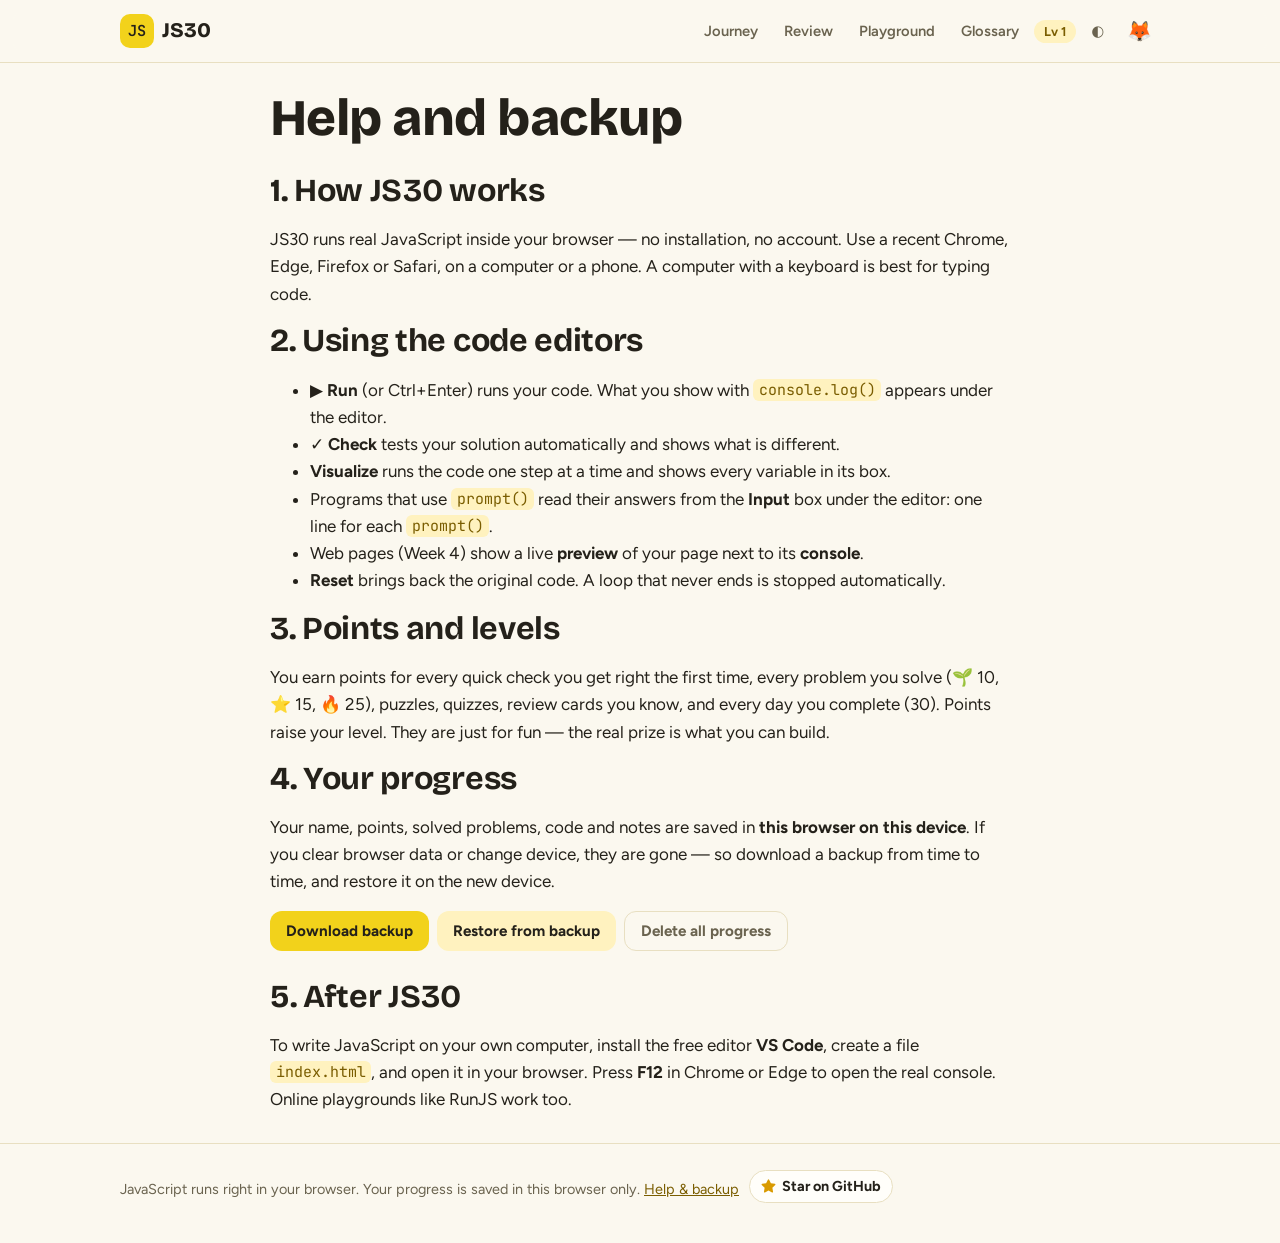
==== setup.html @ b11b771d "JS30 engine: runner, visualizer, web preview, pages, Day 1 and Day 22 Co-Authored-By: Claude Opus 5." ====
<!doctype html>
<html lang="en">
<head>
<meta charset="utf-8">
<meta name="viewport" content="width=device-width, initial-scale=1">
<title>Help and backup — JS30</title>
<meta name="description" content="A free 30-day JavaScript course for beginners. Everything runs in your browser.">
<link rel="icon" href="data:image/svg+xml,<svg xmlns=%22http://www.w3.org/2000/svg%22 viewBox=%220 0 100 100%22><rect width=%22100%22 height=%22100%22 rx=%2224%22 fill=%22%23F2D21B%22/><text x=%2250%22 y=%2266%22 font-size=%2246%22 font-weight=%22700%22 text-anchor=%22middle%22 fill=%22%2324211A%22 font-family=%22monospace%22>JS</text></svg>">
<link rel="stylesheet" href="assets/vendor/codemirror/codemirror.css">
<link rel="stylesheet" href="assets/css/style.css">
<script src="js/app.js"></script>
</head>
<body>
<main class="wrap narrow" style="padding-top:26px">
<h1>Help and backup</h1>
<h2>1. How JS30 works</h2>
<p>JS30 runs real JavaScript inside your browser — no installation, no account. Use a recent Chrome, Edge, Firefox or Safari, on a computer or a phone. A computer with a keyboard is best for typing code.</p>
<h2>2. Using the code editors</h2>
<ul>
  <li><b>▶ Run</b> (or Ctrl+Enter) runs your code. What you show with <code>console.log()</code> appears under the editor.</li>
  <li><b>✓ Check</b> tests your solution automatically and shows what is different.</li>
  <li><b>Visualize</b> runs the code one step at a time and shows every variable in its box.</li>
  <li>Programs that use <code>prompt()</code> read their answers from the <b>Input</b> box under the editor: one line for each <code>prompt()</code>.</li>
  <li>Web pages (Week 4) show a live <b>preview</b> of your page next to its <b>console</b>.</li>
  <li><b>Reset</b> brings back the original code. A loop that never ends is stopped automatically.</li>
</ul>
<h2>3. Points and levels</h2>
<p>You earn points for every quick check you get right the first time, every problem you solve (🌱 10, ⭐ 15, 🔥 25), puzzles, quizzes, review cards you know, and every day you complete (30). Points raise your level. They are just for fun — the real prize is what you can build.</p>
<h2>4. Your progress</h2>
<p>Your name, points, solved problems, code and notes are saved in <b>this browser on this device</b>. If you clear browser data or change device, they are gone — so download a backup from time to time, and restore it on the new device.</p>
<div style="display:flex;gap:8px;flex-wrap:wrap">
  <button class="btn btn-primary" id="exp" type="button">Download backup</button>
  <label class="btn btn-soft" style="cursor:pointer">Restore from backup<input type="file" id="imp" accept=".json,application/json" hidden></label>
  <button class="btn btn-ghost" onclick="JS30.reset()" type="button">Delete all progress</button>
</div>
<h2 style="margin-top:28px">5. After JS30</h2>
<p>To write JavaScript on your own computer, install the free editor <b>VS Code</b>, create a file <code>index.html</code>, and open it in your browser. Press <b>F12</b> in Chrome or Edge to open the real console. Online playgrounds like RunJS work too.</p>
</main>
<script>JS30.renderTopbar("setup");
document.getElementById("exp").onclick = () => { const a = document.createElement("a"); a.href = URL.createObjectURL(new Blob([JS30.exportData()], {type:"application/json"})); a.download = "js30-backup-" + JS30.today() + ".json"; document.body.appendChild(a); a.click(); a.remove(); };
document.getElementById("imp").onchange = e => { const f = e.target.files[0]; if (!f) return; f.text().then(t => { try { JS30.importData(t); JS30.toast("Progress restored"); setTimeout(()=>location.href="index.html", 800); } catch(err) { alert("This file is not a JS30 backup."); } }); };
JS30.renderFooter();</script></body></html>
---- assets/vendor/codemirror/codemirror.css ----
/* BASICS */

.CodeMirror {
  /* Set height, width, borders, and global font properties here */
  font-family: monospace;
  height: 300px;
  color: black;
  direction: ltr;
}

/* PADDING */

.CodeMirror-lines {
  padding: 4px 0; /* Vertical padding around content */
}
.CodeMirror pre.CodeMirror-line,
.CodeMirror pre.CodeMirror-line-like {
  padding: 0 4px; /* Horizontal padding of content */
}

.CodeMirror-scrollbar-filler, .CodeMirror-gutter-filler {
  background-color: white; /* The little square between H and V scrollbars */
}

/* GUTTER */

.CodeMirror-gutters {
  border-right: 1px solid #ddd;
  background-color: #f7f7f7;
  white-space: nowrap;
}
.CodeMirror-linenumbers {}
.CodeMirror-linenumber {
  padding: 0 3px 0 5px;
  min-width: 20px;
  text-align: right;
  color: #999;
  white-space: nowrap;
}

.CodeMirror-guttermarker { color: black; }
.CodeMirror-guttermarker-subtle { color: #999; }

/* CURSOR */

.CodeMirror-cursor {
  border-left: 1px solid black;
  border-right: none;
  width: 0;
}
/* Shown when moving in bi-directional text */
.CodeMirror div.CodeMirror-secondarycursor {
  border-left: 1px solid silver;
}
.cm-fat-cursor .CodeMirror-cursor {
  width: auto;
  border: 0 !important;
  background: #7e7;
}
.cm-fat-cursor div.CodeMirror-cursors {
  z-index: 1;
}
.cm-fat-cursor .CodeMirror-line::selection,
.cm-fat-cursor .CodeMirror-line > span::selection, 
.cm-fat-cursor .CodeMirror-line > span > span::selection { background: transparent; }
.cm-fat-cursor .CodeMirror-line::-moz-selection,
.cm-fat-cursor .CodeMirror-line > span::-moz-selection,
.cm-fat-cursor .CodeMirror-line > span > span::-moz-selection { background: transparent; }
.cm-fat-cursor { caret-color: transparent; }
@-moz-keyframes blink {
  0% {}
  50% { background-color: transparent; }
  100% {}
}
@-webkit-keyframes blink {
  0% {}
  50% { background-color: transparent; }
  100% {}
}
@keyframes blink {
  0% {}
  50% { background-color: transparent; }
  100% {}
}

/* Can style cursor different in overwrite (non-insert) mode */
.CodeMirror-overwrite .CodeMirror-cursor {}

.cm-tab { display: inline-block; text-decoration: inherit; }

.CodeMirror-rulers {
  position: absolute;
  left: 0; right: 0; top: -50px; bottom: 0;
  overflow: hidden;
}
.CodeMirror-ruler {
  border-left: 1px solid #ccc;
  top: 0; bottom: 0;
  position: absolute;
}

/* DEFAULT THEME */

.cm-s-default .cm-header {color: blue;}
.cm-s-default .cm-quote {color: #090;}
.cm-negative {color: #d44;}
.cm-positive {color: #292;}
.cm-header, .cm-strong {font-weight: bold;}
.cm-em {font-style: italic;}
.cm-link {text-decoration: underline;}
.cm-strikethrough {text-decoration: line-through;}

.cm-s-default .cm-keyword {color: #708;}
.cm-s-default .cm-atom {color: #219;}
.cm-s-default .cm-number {color: #164;}
.cm-s-default .cm-def {color: #00f;}
.cm-s-default .cm-variable,
.cm-s-default .cm-punctuation,
.cm-s-default .cm-property,
.cm-s-default .cm-operator {}
.cm-s-default .cm-variable-2 {color: #05a;}
.cm-s-default .cm-variable-3, .cm-s-default .cm-type {color: #085;}
.cm-s-default .cm-comment {color: #a50;}
.cm-s-default .cm-string {color: #a11;}
.cm-s-default .cm-string-2 {color: #f50;}
.cm-s-default .cm-meta {color: #555;}
.cm-s-default .cm-qualifier {color: #555;}
.cm-s-default .cm-builtin {color: #30a;}
.cm-s-default .cm-bracket {color: #997;}
.cm-s-default .cm-tag {color: #170;}
.cm-s-default .cm-attribute {color: #00c;}
.cm-s-default .cm-hr {color: #999;}
.cm-s-default .cm-link {color: #00c;}

.cm-s-default .cm-error {color: #f00;}
.cm-invalidchar {color: #f00;}

.CodeMirror-composing { border-bottom: 2px solid; }

/* Default styles for common addons */

div.CodeMirror span.CodeMirror-matchingbracket {color: #0b0;}
div.CodeMirror span.CodeMirror-nonmatchingbracket {color: #a22;}
.CodeMirror-matchingtag { background: rgba(255, 150, 0, .3); }
.CodeMirror-activeline-background {background: #e8f2ff;}

/* STOP */

/* The rest of this file contains styles related to the mechanics of
   the editor. You probably shouldn't touch them. */

.CodeMirror {
  position: relative;
  overflow: hidden;
  background: white;
}

.CodeMirror-scroll {
  overflow: scroll !important; /* Things will break if this is overridden */
  /* 50px is the magic margin used to hide the element's real scrollbars */
  /* See overflow: hidden in .CodeMirror */
  margin-bottom: -50px; margin-right: -50px;
  padding-bottom: 50px;
  height: 100%;
  outline: none; /* Prevent dragging from highlighting the element */
  position: relative;
  z-index: 0;
}
.CodeMirror-sizer {
  position: relative;
  border-right: 50px solid transparent;
}

/* The fake, visible scrollbars. Used to force redraw during scrolling
   before actual scrolling happens, thus preventing shaking and
   flickering artifacts. */
.CodeMirror-vscrollbar, .CodeMirror-hscrollbar, .CodeMirror-scrollbar-filler, .CodeMirror-gutter-filler {
  position: absolute;
  z-index: 6;
  display: none;
  outline: none;
}
.CodeMirror-vscrollbar {
  right: 0; top: 0;
  overflow-x: hidden;
  overflow-y: scroll;
}
.CodeMirror-hscrollbar {
  bottom: 0; left: 0;
  overflow-y: hidden;
  overflow-x: scroll;
}
.CodeMirror-scrollbar-filler {
  right: 0; bottom: 0;
}
.CodeMirror-gutter-filler {
  left: 0; bottom: 0;
}

.CodeMirror-gutters {
  position: absolute; left: 0; top: 0;
  min-height: 100%;
  z-index: 3;
}
.CodeMirror-gutter {
  white-space: normal;
  height: 100%;
  display: inline-block;
  vertical-align: top;
  margin-bottom: -50px;
}
.CodeMirror-gutter-wrapper {
  position: absolute;
  z-index: 4;
  background: none !important;
  border: none !important;
}
.CodeMirror-gutter-background {
  position: absolute;
  top: 0; bottom: 0;
  z-index: 4;
}
.CodeMirror-gutter-elt {
  position: absolute;
  cursor: default;
  z-index: 4;
}
.CodeMirror-gutter-wrapper ::selection { background-color: transparent }
.CodeMirror-gutter-wrapper ::-moz-selection { background-color: transparent }

.CodeMirror-lines {
  cursor: text;
  min-height: 1px; /* prevents collapsing before first draw */
}
.CodeMirror pre.CodeMirror-line,
.CodeMirror pre.CodeMirror-line-like {
  /* Reset some styles that the rest of the page might have set */
  -moz-border-radius: 0; -webkit-border-radius: 0; border-radius: 0;
  border-width: 0;
  background: transparent;
  font-family: inherit;
  font-size: inherit;
  margin: 0;
  white-space: pre;
  word-wrap: normal;
  line-height: inherit;
  color: inherit;
  z-index: 2;
  position: relative;
  overflow: visible;
  -webkit-tap-highlight-color: transparent;
  -webkit-font-variant-ligatures: contextual;
  font-variant-ligatures: contextual;
}
.CodeMirror-wrap pre.CodeMirror-line,
.CodeMirror-wrap pre.CodeMirror-line-like {
  word-wrap: break-word;
  white-space: pre-wrap;
  word-break: normal;
}

.CodeMirror-linebackground {
  position: absolute;
  left: 0; right: 0; top: 0; bottom: 0;
  z-index: 0;
}

.CodeMirror-linewidget {
  position: relative;
  z-index: 2;
  padding: 0.1px; /* Force widget margins to stay inside of the container */
}

.CodeMirror-widget {}

.CodeMirror-rtl pre { direction: rtl; }

.CodeMirror-code {
  outline: none;
}

/* Force content-box sizing for the elements where we expect it */
.CodeMirror-scroll,
.CodeMirror-sizer,
.CodeMirror-gutter,
.CodeMirror-gutters,
.CodeMirror-linenumber {
  -moz-box-sizing: content-box;
  box-sizing: content-box;
}

.CodeMirror-measure {
  position: absolute;
  width: 100%;
  height: 0;
  overflow: hidden;
  visibility: hidden;
}

.CodeMirror-cursor {
  position: absolute;
  pointer-events: none;
}
.CodeMirror-measure pre { position: static; }

div.CodeMirror-cursors {
  visibility: hidden;
  position: relative;
  z-index: 3;
}
div.CodeMirror-dragcursors {
  visibility: visible;
}

.CodeMirror-focused div.CodeMirror-cursors {
  visibility: visible;
}

.CodeMirror-selected { background: #d9d9d9; }
.CodeMirror-focused .CodeMirror-selected { background: #d7d4f0; }
.CodeMirror-crosshair { cursor: crosshair; }
.CodeMirror-line::selection, .CodeMirror-line > span::selection, .CodeMirror-line > span > span::selection { background: #d7d4f0; }
.CodeMirror-line::-moz-selection, .CodeMirror-line > span::-moz-selection, .CodeMirror-line > span > span::-moz-selection { background: #d7d4f0; }

.cm-searching {
  background-color: #ffa;
  background-color: rgba(255, 255, 0, .4);
}

/* Used to force a border model for a node */
.cm-force-border { padding-right: .1px; }

@media print {
  /* Hide the cursor when printing */
  .CodeMirror div.CodeMirror-cursors {
    visibility: hidden;
  }
}

/* See issue #2901 */
.cm-tab-wrap-hack:after { content: ''; }

/* Help users use markselection to safely style text background */
span.CodeMirror-selectedtext { background: none; }
---- assets/css/style.css ----
/* JS30 — design tokens */
@font-face{font-family:"Bricolage";src:url(../fonts/bricolage-grotesque-latin-500-normal.woff2) format("woff2");font-weight:500;font-display:swap}
@font-face{font-family:"Bricolage";src:url(../fonts/bricolage-grotesque-latin-700-normal.woff2) format("woff2");font-weight:700;font-display:swap}
@font-face{font-family:"Bricolage";src:url(../fonts/bricolage-grotesque-latin-800-normal.woff2) format("woff2");font-weight:800;font-display:swap}
@font-face{font-family:"Figtree";src:url(../fonts/figtree-latin-400-normal.woff2) format("woff2");font-weight:400;font-display:swap}
@font-face{font-family:"Figtree";src:url(../fonts/figtree-latin-600-normal.woff2) format("woff2");font-weight:600;font-display:swap}
@font-face{font-family:"Figtree";src:url(../fonts/figtree-latin-700-normal.woff2) format("woff2");font-weight:700;font-display:swap}
@font-face{font-family:"JBMono";src:url(../fonts/jetbrains-mono-latin-400-normal.woff2) format("woff2");font-weight:400;font-display:swap}
@font-face{font-family:"JBMono";src:url(../fonts/jetbrains-mono-latin-600-normal.woff2) format("woff2");font-weight:600;font-display:swap}

:root{
  --bg:#FBF8EF; --surface:#FFFEFA; --tint:#FFF2BF; --tint-2:#FCF7E6; --line:#E8DFC1;
  --ink:#24211A; --muted:#6A634F; --acc:#F2D21B; --acc-ink:#7A5D00; --acc-2:#D9B800; --deep:#3D3200; --on-acc:#24211A;
  --ok:#17795A; --ok-bg:#E4F4EC; --err:#B5482F; --err-bg:#FCEBE4; --warn:#8C5F12; --warn-bg:#FFF1D6;
  --code-bg:#1F1D18; --code-ink:#F2EEDF; --code-line:#35322A; --code-bar:#181611; --code-btn:#35322A; --code-btn-h:#46423A; --code-dim:#9C957F; --code-sel:#4A4430; --code-cur:#4A4224; --code-prev:#2C2A22;
  --shadow:0 1px 0 var(--line), 0 10px 30px -18px rgba(61,50,0,.35);
  --r-lg:22px; --r-md:14px; --r-sm:9px;
  --font-display:"Bricolage", "Figtree", system-ui, sans-serif;
  --font-body:"Figtree", system-ui, -apple-system, "Segoe UI", sans-serif;
  --font-code:"JBMono", ui-monospace, "Cascadia Code", Consolas, monospace;
  color-scheme:light;
}
:root[data-theme="dark"]{
  --bg:#17150F; --surface:#201E17; --tint:#332D17; --tint-2:#26231A; --line:#433D28;
  --ink:#F3EEDC; --muted:#BDB596; --acc:#F2D21B; --acc-ink:#FFE36B; --acc-2:#E8CC3A; --deep:#FFE97A; --on-acc:#1C1A12;
  --ok:#5CD3A6; --ok-bg:#163428; --err:#FF9A80; --err-bg:#3D1F17; --warn:#F2C166; --warn-bg:#3A2A10;
  --code-bg:#12110D; --code-line:#2C2A22; --code-bar:#0C0B08;
  --shadow:0 1px 0 var(--line), 0 12px 34px -20px rgba(0,0,0,.8);
  color-scheme:dark;
}
*{box-sizing:border-box}
[hidden]{display:none!important}
html{scroll-behavior:smooth; scroll-padding-top:80px}
@media (prefers-reduced-motion:reduce){html{scroll-behavior:auto} *{transition:none!important;animation:none!important}}
body{margin:0;background:var(--bg);color:var(--ink);font-family:var(--font-body);font-size:17px;line-height:1.6;-webkit-font-smoothing:antialiased}
a{color:var(--acc-ink)}
h1,h2,h3,h4{font-family:var(--font-display);line-height:1.15;margin:0 0 .5em;letter-spacing:-.01em}
h1{font-size:clamp(2rem,4.5vw,3.2rem);font-weight:800}
h2{font-size:clamp(1.5rem,3vw,2rem);font-weight:700}
h3{font-size:1.25rem;font-weight:700}
p{margin:0 0 .9em}
code{font-family:var(--font-code);font-size:.88em;background:var(--tint);color:var(--acc-ink);padding:.1em .38em;border-radius:6px}
pre code{background:none;color:inherit;padding:0}
:focus-visible{outline:3px solid var(--acc-2);outline-offset:2px;border-radius:6px}
.muted{color:var(--muted)}
.wrap{max-width:1080px;margin:0 auto;padding:0 20px}
.narrow{max-width:780px}

/* Top bar */
.topbar{position:sticky;top:0;z-index:30;background:color-mix(in srgb,var(--bg) 86%,transparent);backdrop-filter:blur(10px);border-bottom:1px solid var(--line)}
.topbar .wrap{display:flex;align-items:center;gap:14px;height:62px}
.logo{display:flex;align-items:center;gap:8px;font-family:var(--font-display);font-weight:800;font-size:1.3rem;color:var(--ink);text-decoration:none}
.logo .mark{display:grid;place-items:center;width:34px;height:34px;border-radius:10px;background:var(--acc);color:var(--on-acc);font-family:var(--font-code);font-size:.95rem;font-weight:600}
.nav{display:flex;gap:4px;margin-left:auto;align-items:center;flex-wrap:nowrap;overflow-x:auto}
.nav a,.nav button{font:600 .92rem var(--font-body);color:var(--muted);text-decoration:none;padding:7px 11px;border-radius:10px;border:0;background:none;cursor:pointer;white-space:nowrap}
.nav a:hover,.nav button:hover,.nav a.active{color:var(--ink);background:var(--tint)}
.nav .badge{background:var(--acc);color:var(--on-acc);border-radius:99px;font-size:.72rem;padding:1px 7px;margin-left:4px}
.avatar-btn{font-size:1.25rem!important;padding:4px 8px!important}
@media (max-width:760px){.nav .hide-sm{display:none}}

/* Buttons */
.btn{display:inline-flex;align-items:center;gap:8px;font:700 .95rem var(--font-body);border:0;border-radius:12px;padding:10px 16px;cursor:pointer;text-decoration:none;transition:transform .08s ease, background .15s}
.btn:active{transform:translateY(1px)}
.btn-primary{background:var(--acc);color:var(--on-acc)}
.btn-primary:hover{background:var(--acc-2)}
.btn-soft{background:var(--tint);color:var(--ink)}
.btn-soft:hover{background:var(--line)}
.btn-ghost{background:transparent;color:var(--muted);border:1px solid var(--line)}
.btn-ghost:hover{color:var(--ink);border-color:var(--acc-2)}
.btn-ok{background:var(--ok);color:#fff}
.btn-sm{padding:6px 11px;font-size:.85rem;border-radius:10px}
.btn[disabled]{opacity:.5;cursor:not-allowed}

/* Cards / panels */
.panel{background:var(--surface);border:1px solid var(--line);border-radius:var(--r-lg);padding:22px;box-shadow:var(--shadow)}
.chip{display:inline-flex;align-items:center;gap:6px;font:600 .8rem var(--font-body);padding:4px 10px;border-radius:99px;background:var(--tint);color:var(--acc-ink)}
.chip.ok{background:var(--ok-bg);color:var(--ok)}
.chip.lvl-seed{background:var(--ok-bg);color:var(--ok)}
.chip.lvl-star{background:var(--warn-bg);color:var(--warn)}
.chip.lvl-fire{background:var(--err-bg);color:var(--err)}

/* Callouts */
.callout{border-radius:var(--r-md);padding:14px 16px;margin:16px 0;border:1px solid var(--line);background:var(--tint-2)}
.callout .ttl{font-weight:700;margin-bottom:4px;display:flex;gap:8px;align-items:center}
.callout.tip{background:var(--warn-bg);border-color:color-mix(in srgb,var(--warn) 35%,transparent)}
.callout.mistake{background:var(--err-bg);border-color:color-mix(in srgb,var(--err) 35%,transparent)}
.callout.ok{background:var(--ok-bg);border-color:color-mix(in srgb,var(--ok) 35%,transparent)}
.callout p:last-child{margin-bottom:0}
.callout.check{background:var(--surface)}
.callout.worked{background:var(--surface);border-color:var(--acc-2)}
.wsteps{margin:10px 0 6px;padding-left:22px}
.wsteps li{margin:8px 0}
.wbtns{display:flex;gap:8px;flex-wrap:wrap;margin-top:6px}
.callout.remember{background:var(--ok-bg);border-color:color-mix(in srgb,var(--ok) 35%,transparent)}
.callout.remember ul{margin:4px 0 0;padding-left:20px}
.lines{margin:16px 0;border:1px solid var(--line);border-radius:var(--r-md);padding:12px 14px;background:var(--surface)}
.lines .ttl{font-weight:700;margin-bottom:6px}
.lines .ln{display:grid;grid-template-columns:minmax(0,1fr) minmax(0,1.3fr);gap:12px;align-items:start;padding:6px 0;border-top:1px dashed var(--line)}
.lines .ttl + .ln{border-top:0}
.lines .ln pre{margin:0;white-space:pre-wrap;word-break:break-word}
@media (max-width:640px){.lines .ln{grid-template-columns:1fr;gap:4px}}
.two-col{display:grid;grid-template-columns:minmax(0,1fr) minmax(0,1fr);gap:12px}
@media (max-width:700px){.two-col{grid-template-columns:minmax(0,1fr)}}
.label-wrong{color:var(--err);font-weight:700;font-size:.85rem}
.label-right{color:var(--ok);font-weight:700;font-size:.85rem}

/* Static code block */
.code-static{background:var(--code-bg);color:var(--code-ink);border-radius:var(--r-md);padding:14px 16px;font:14.5px/1.6 var(--font-code);overflow-x:auto;margin:10px 0;white-space:pre}

/* Code box (editor) */
.codebox{border-radius:var(--r-md);overflow:hidden;background:var(--code-bg);margin:14px 0;border:1px solid var(--code-line)}
.codebox .cb-bar{display:flex;flex-wrap:wrap;gap:6px;align-items:center;padding:8px 10px;background:var(--code-bar);border-bottom:1px solid var(--code-line)}
.codebox .cb-title{color:var(--code-dim);font:600 .8rem var(--font-code);margin-right:auto;opacity:.85}
.cb-btn{font:600 .82rem var(--font-body);border:0;border-radius:9px;padding:6px 11px;cursor:pointer;background:var(--code-btn);color:var(--code-ink)}
.cb-btn:hover{background:var(--code-btn-h)}
.cb-btn.run{background:var(--acc);color:var(--on-acc)}
.cb-btn.run:hover{filter:brightness(1.08)}
.cb-btn.check{background:#17795A;color:#fff}
.codebox .CodeMirror{height:auto;min-height:60px;font:14.5px/1.6 var(--font-code);background:var(--code-bg);color:var(--code-ink)}
.codebox .CodeMirror-scroll{min-height:60px;max-height:520px}
.codebox .CodeMirror-gutters{background:var(--code-bg);border-right:1px solid var(--code-line)}
.codebox .CodeMirror-linenumber{color:var(--code-dim)}
.codebox .CodeMirror-cursor{border-left:2px solid var(--acc)}
.codebox .CodeMirror-selected,.codebox .CodeMirror-focused .CodeMirror-selected{background:var(--code-sel)!important}
.cm-s-js30 .cm-keyword{color:#FF9EC4;font-weight:600}
.cm-s-js30 .cm-builtin{color:#9FD8FF}
.cm-s-js30 .cm-string{color:#FFD68A}
.cm-s-js30 .cm-number{color:#B8F2C8}
.cm-s-js30 .cm-comment{color:#A39C86;font-style:italic}
.cm-s-js30 .cm-def{color:#7FE3D4}
.cm-s-js30 .cm-variable-2,.cm-s-js30 .cm-property{color:#E7C9FF}
.cm-s-js30 .cm-def{color:#7FE3D4}
.cm-s-js30 .cm-operator{color:#F2EEDF}
.cm-s-js30 .cm-tag{color:#FF9EC4}
.cm-s-js30 .cm-attribute{color:#9FD8FF}
.cm-s-js30 .cm-bracket{color:#C9C2AA}
.cm-s-js30 .cm-atom{color:#F7B267}
.cm-s-js30 .cm-variable{color:#F2EEDF}
.cm-s-js30 .cm-qualifier,.cm-s-js30 .cm-variable-3,.cm-s-js30 .cm-type{color:#7FE3D4}
.cm-s-js30 .CodeMirror-matchingbracket{color:#fff!important;background:#5A5236}
.cm-errline{background:rgba(255,90,110,.18)}
.cb-stdin{padding:8px 10px;border-top:1px solid var(--code-line)}
.cb-stdin label{display:block;color:var(--code-dim);font:600 .78rem var(--font-body);margin-bottom:4px}
.cb-stdin textarea{width:100%;min-height:44px;background:var(--code-bar);color:var(--code-ink);border:1px solid var(--code-line);border-radius:8px;font:13.5px/1.5 var(--font-code);padding:6px 8px;resize:vertical}
.cb-out{border-top:1px solid var(--code-line);padding:10px 14px;font:14px/1.55 var(--font-code);color:var(--code-ink);white-space:pre-wrap;word-break:break-word;max-height:360px;overflow:auto}
.cb-out:empty{display:none}
.cb-out .o-prompt{color:var(--code-dim)}
.cb-out .o-in{color:#7FE3D4;font-weight:600}
.cb-out .o-err{color:#FF9A80}
.cb-out .o-warn{color:#F2C166}
.cb-out .o-alert{color:#9FD8FF}
.cb-out .o-sys{color:var(--code-dim);font-style:italic}
.cb-status{font:600 .78rem var(--font-body);color:var(--code-dim);padding:0 4px}

/* Feedback under codebox */
.feedback{margin:10px 0 0}
.feedback:empty{display:none}
.err-card{border:1px solid color-mix(in srgb,var(--err) 40%,transparent);background:var(--err-bg);border-radius:var(--r-md);padding:14px 16px}
.err-card h4{color:var(--err);font-size:1.02rem;margin-bottom:6px}
.err-card .where{font-family:var(--font-code);font-size:.85rem;background:var(--surface);border-radius:8px;padding:6px 10px;margin:8px 0;border:1px solid var(--line)}
.test-list{list-style:none;padding:0;margin:8px 0 0}
.test-list li{border:1px solid var(--line);background:var(--surface);border-radius:var(--r-sm);padding:10px 12px;margin-bottom:8px}
.test-list .t-head{display:flex;gap:8px;align-items:center;font-weight:700}
.t-pass{color:var(--ok)} .t-fail{color:var(--err)}
.diff{display:grid;grid-template-columns:1fr 1fr;gap:8px;margin-top:8px}
@media (max-width:640px){.diff{grid-template-columns:1fr}}
.diff .col{font:13px/1.55 var(--font-code);background:var(--tint-2);border-radius:8px;padding:8px;white-space:pre-wrap;word-break:break-word;border:1px solid var(--line)}
.diff .col b{display:block;font:700 .75rem var(--font-body);color:var(--muted);margin-bottom:4px}
.diff .bad{background:var(--err-bg);color:var(--err);border-radius:3px}
.diff .good{background:var(--ok-bg);color:var(--ok);border-radius:3px}
.diff .ws{outline:1px dashed var(--err)}
.success-card{border:1px solid color-mix(in srgb,var(--ok) 40%,transparent);background:var(--ok-bg);border-radius:var(--r-md);padding:14px 16px}
.success-card h4{color:var(--ok);margin-bottom:4px}

/* Visualizer */
.viz{background:var(--surface);border:1px solid var(--line);border-radius:var(--r-md);margin-top:10px;overflow:hidden}
.viz-head{display:flex;align-items:center;gap:8px;flex-wrap:wrap;padding:10px 12px;background:var(--tint-2);border-bottom:1px solid var(--line)}
.viz-head strong{margin-right:auto;font-family:var(--font-display)}
.viz-body{display:grid;grid-template-columns:minmax(0,1.2fr) minmax(0,1fr);gap:0}
@media (max-width:720px){.viz-body{grid-template-columns:1fr}}
.viz-code{background:var(--code-bg);color:var(--code-ink);font:13.5px/1.7 var(--font-code);padding:8px 0;overflow-x:auto}
.viz-code div{padding:0 12px 0 34px;position:relative;white-space:pre}
.viz-code div .ln{position:absolute;left:6px;color:var(--code-dim);width:22px;text-align:right}
.viz-code div.cur{background:var(--code-cur)}
.viz-code div.cur::before{content:"▶";position:absolute;left:-2px;color:var(--acc);font-size:10px;top:3px}
.viz-code div.prev{background:var(--code-prev)}
.viz-side{padding:10px 12px;font-size:.92rem}
.viz-side h5{margin:6px 0 4px;font:700 .82rem var(--font-body);color:var(--muted)}
.frame{border:1px solid var(--line);border-radius:10px;margin-bottom:8px;overflow:hidden}
.frame .fname{background:var(--tint);padding:4px 10px;font:600 .8rem var(--font-code)}
.vars{width:100%;border-collapse:collapse;font:13px var(--font-code)}
.vars td{padding:4px 10px;border-top:1px solid var(--line);vertical-align:top;word-break:break-word}
.vars td:first-child{color:var(--acc-ink);width:38%}
.vars tr.changed td{background:var(--warn-bg)}
.vars .ty{color:var(--muted);font-size:11px;margin-left:6px}
.viz-out{font:13px/1.5 var(--font-code);background:var(--code-bg);color:var(--code-ink);border-radius:8px;padding:8px;white-space:pre-wrap;min-height:34px}
.viz-controls{display:flex;gap:6px;align-items:center;padding:10px 12px;border-top:1px solid var(--line);flex-wrap:wrap}
.viz-controls input[type=range]{flex:1;min-width:120px;accent-color:var(--acc)}
.viz-explain{padding:8px 12px;border-top:1px solid var(--line);font-size:.9rem;color:var(--muted)}

/* Lesson layout */
.lesson-hero{padding:34px 0 18px}
.lesson-hero .meta{display:flex;gap:8px;flex-wrap:wrap;margin-bottom:10px}
.plan{display:grid;grid-template-columns:repeat(5,1fr);gap:8px;margin:18px 0}
.plan a{display:block;text-decoration:none;color:var(--ink);background:var(--surface);border:1px solid var(--line);border-radius:var(--r-md);padding:10px 12px}
.plan a:hover{border-color:var(--acc-2)}
.plan .mins{font:800 1.3rem var(--font-display);color:var(--acc-ink)}
.plan .what{font-size:.85rem;color:var(--muted)}
@media (max-width:700px){.plan{grid-template-columns:repeat(2,1fr)}}
.section{padding:26px 0;border-top:1px solid var(--line)}
.section > h2{display:flex;align-items:center;gap:10px}
.section > h2 .num{font:700 .8rem var(--font-body);color:var(--acc-ink);background:var(--tint);border-radius:99px;padding:3px 10px}
.objectives{margin:8px 0 0;padding-left:20px}
.exercise{background:var(--surface);border:1px solid var(--line);border-radius:var(--r-lg);padding:18px;margin:18px 0}
.exercise.solved{border-color:color-mix(in srgb,var(--ok) 50%,transparent)}
.ex-head{display:flex;gap:10px;align-items:center;flex-wrap:wrap;margin-bottom:8px}
.ex-head h3{margin:0;font-size:1.1rem}
.ex-head .solved-mark{margin-left:auto}
details.fold{border:1px solid var(--line);border-radius:var(--r-md);margin:10px 0;background:var(--tint-2)}
details.fold > summary{cursor:pointer;padding:10px 14px;font-weight:700;list-style:none;display:flex;gap:8px;align-items:center}
details.fold > summary::-webkit-details-marker{display:none}
details.fold > summary::before{content:"+";display:inline-grid;place-items:center;width:20px;height:20px;border-radius:6px;background:var(--tint);color:var(--acc-ink);font-weight:800}
details.fold[open] > summary::before{content:"−"}
details.fold > .fold-body{padding:0 14px 14px}
.sol-tabs{display:flex;gap:6px;flex-wrap:wrap;margin:6px 0}
.sol-tabs button{font:600 .85rem var(--font-body);border:1px solid var(--line);background:var(--surface);color:var(--muted);padding:6px 11px;border-radius:9px;cursor:pointer}
.sol-tabs button.on{background:var(--acc);color:var(--on-acc);border-color:var(--acc)}

/* Quiz */
.q{background:var(--surface);border:1px solid var(--line);border-radius:var(--r-md);padding:16px;margin:12px 0}
.q .qtext, .check .qtext{font-weight:700;margin-bottom:10px}
.q .opts, .check .opts{display:grid;grid-template-columns:minmax(0,1fr);gap:8px}
.q .opt, .check .opt{text-align:left;font:500 .95rem var(--font-body);background:var(--tint-2);border:1px solid var(--line);color:var(--ink);border-radius:10px;padding:10px 12px;cursor:pointer;min-width:0;overflow-wrap:anywhere}
.q .opt:hover:not([disabled]), .check .opt:hover:not([disabled]){border-color:var(--acc-2)}
.q .opt.right, .check .opt.right{background:var(--ok-bg);border-color:var(--ok);color:var(--ok);font-weight:700}
.q .opt.wrong, .check .opt.wrong{background:var(--err-bg);border-color:var(--err);color:var(--err)}
.q .opt code, .check .opt code{background:transparent}
.q .explain, .check .explain{margin-top:10px;font-size:.93rem}
.score-bar{display:flex;align-items:center;gap:12px;padding:12px 16px;border-radius:var(--r-md);background:var(--tint);font-weight:700}

/* Parsons */
.parsons{display:grid;grid-template-columns:minmax(0,1fr) minmax(0,1fr);gap:12px}
@media (max-width:700px){.parsons{grid-template-columns:minmax(0,1fr)}}
.parsons .zone{border:2px dashed var(--line);border-radius:var(--r-md);padding:10px;min-height:120px;background:var(--tint-2)}
.parsons .zone h5{margin:0 0 8px;font:700 .82rem var(--font-body);color:var(--muted)}
.pline{display:block;width:100%;text-align:left;font:13.5px/1.4 var(--font-code);white-space:pre;background:var(--code-bg);color:var(--code-ink);border:0;border-radius:8px;padding:8px 10px;margin-bottom:6px;cursor:pointer;overflow-x:auto}
.pline:hover{outline:2px solid var(--acc-2)}
.pline.ok{outline:2px solid var(--ok)} .pline.bad{outline:2px solid var(--err)}

/* Predict */
.predict textarea, .notes textarea, .field input, .field select, .field textarea{width:100%;font:15px/1.5 var(--font-body);color:var(--ink);background:var(--surface);border:1px solid var(--line);border-radius:10px;padding:10px 12px}
.predict textarea{font-family:var(--font-code);min-height:70px}
.notes textarea{min-height:140px}

/* Home */
.hero{padding:48px 0 30px}
.hero-line{font:600 clamp(1.3rem,4.2vw,2.6rem)/1.3 var(--font-code);background:var(--code-bg);color:var(--code-ink);border-radius:var(--r-lg);padding:26px 28px;overflow-x:auto;white-space:nowrap;box-shadow:var(--shadow)}
.hero-line .k{color:#9FD8FF}.hero-line .s{color:#FFD68A}.hero-line .p{color:#F2EEDF}
.hero-line .caret{display:inline-block;width:.55em;height:1.05em;background:var(--acc);vertical-align:-.15em;margin-left:4px;animation:blink 1.1s steps(1) infinite}
@keyframes blink{50%{opacity:0}}
.hero-out{font:500 1rem var(--font-code);color:var(--muted);margin:10px 4px 0}
.hero-grid{display:grid;grid-template-columns:1.5fr 1fr;gap:18px;margin-top:22px}
@media (max-width:820px){.hero-grid{grid-template-columns:1fr}}
.stats{display:grid;grid-template-columns:repeat(3,1fr);gap:10px;align-self:start}
.stat{background:var(--surface);border:1px solid var(--line);border-radius:var(--r-md);padding:14px}
.stat .v{font:800 1.8rem var(--font-display);color:var(--acc-ink)}
.stat .l{font-size:.82rem;color:var(--muted)}
.week{margin:26px 0}
.week-head{display:flex;align-items:baseline;gap:12px;flex-wrap:wrap;margin-bottom:10px}
.week-head h3{margin:0}
.days{display:grid;grid-template-columns:repeat(7,1fr);gap:8px}
@media (max-width:860px){.days{grid-template-columns:repeat(4,1fr)}}
@media (max-width:520px){.days{grid-template-columns:repeat(2,1fr)}}
.day{position:relative;display:flex;flex-direction:column;gap:4px;min-height:112px;text-decoration:none;color:var(--ink);background:var(--surface);border:1px solid var(--line);border-radius:var(--r-md);padding:10px 12px}
.day:hover{border-color:var(--acc-2)}
.day .dn{font:800 1.05rem var(--font-display)}
.day .dt{font-size:.83rem;line-height:1.3;color:var(--muted)}
.day .ds{margin-top:auto;font-size:.75rem;font-weight:700}
.day.done{background:var(--ok-bg);border-color:color-mix(in srgb,var(--ok) 40%,transparent)}
.day.done .ds{color:var(--ok)}
.day.current{border:2px solid var(--acc);box-shadow:0 0 0 4px color-mix(in srgb,var(--acc) 16%,transparent)}
.day.rest{background:var(--tint-2)}
.day.review .dn::after{content:" ★";color:var(--warn)}
.day.soon{opacity:.55;pointer-events:none}
.tools{display:grid;grid-template-columns:repeat(auto-fit,minmax(200px,1fr));gap:10px;margin:14px 0 40px}
.tool{display:block;text-decoration:none;color:var(--ink);background:var(--surface);border:1px solid var(--line);border-radius:var(--r-md);padding:14px}
.tool:hover{border-color:var(--acc-2)}
.tool b{display:block;font-family:var(--font-display)}
.tool span{font-size:.87rem;color:var(--muted)}

/* Modal */
.modal-bg{position:fixed;inset:0;background:rgba(25,22,12,.55);display:grid;place-items:center;z-index:100;padding:16px}
.modal{background:var(--surface);border-radius:var(--r-lg);max-width:520px;width:100%;padding:26px;max-height:92vh;overflow:auto;border:1px solid var(--line)}
.field{margin:12px 0}
.field > label{display:block;font-weight:700;margin-bottom:6px}
.seg{display:flex;gap:8px;flex-wrap:wrap}
.seg button{flex:1;min-width:110px;font:600 .95rem var(--font-body);padding:10px;border-radius:10px;border:1px solid var(--line);background:var(--tint-2);color:var(--ink);cursor:pointer}
.seg button.on{background:var(--acc);border-color:var(--acc);color:var(--on-acc)}
.avatars{display:flex;gap:6px;flex-wrap:wrap}
.avatars button{font-size:1.5rem;width:48px;height:48px;border-radius:12px;border:1px solid var(--line);background:var(--tint-2);cursor:pointer}
.avatars button.on{border:2px solid var(--acc);background:var(--tint)}

/* Flashcards */
.card3d{perspective:1000px;max-width:560px;margin:20px auto}
.card-inner{position:relative;min-height:230px;transition:transform .45s;transform-style:preserve-3d;cursor:pointer}
.card-inner.flip{transform:rotateY(180deg)}
.face{position:absolute;inset:0;backface-visibility:hidden;border-radius:var(--r-lg);border:1px solid var(--line);background:var(--surface);padding:24px;display:flex;flex-direction:column;justify-content:center;box-shadow:var(--shadow)}
.face.back{transform:rotateY(180deg);background:var(--tint-2)}
.face .fc-from{font-size:.8rem;color:var(--muted);margin-bottom:8px}

/* Misc */
.toast{position:fixed;bottom:22px;left:50%;transform:translateX(-50%);background:var(--ink);color:var(--bg);padding:10px 18px;border-radius:12px;font-weight:600;z-index:200;box-shadow:var(--shadow)}
.footer{border-top:1px solid var(--line);padding:26px 0 40px;color:var(--muted);font-size:.9rem;margin-top:30px}
.loader-note{font-size:.85rem;color:var(--muted)}
table.gl{width:100%;border-collapse:collapse;background:var(--surface);border-radius:var(--r-md);overflow:hidden}
table.gl th,table.gl td{padding:10px 12px;border-bottom:1px solid var(--line);text-align:left;vertical-align:top}
table.gl th{background:var(--tint);font-family:var(--font-display)}
.search{width:100%;font:16px var(--font-body);padding:12px 14px;border-radius:12px;border:1px solid var(--line);background:var(--surface);color:var(--ink);margin:10px 0 16px}
.project-step{border-left:4px solid var(--acc-2);padding-left:14px;margin:18px 0}
.rest-hero{background:var(--tint);border-radius:var(--r-lg);padding:26px;margin:20px 0}
@media print{
  .topbar,.no-print,.footer{display:none!important}
  body{background:#fff;color:#000;font-size:12pt}
  .code-static{background:#f6f3e8!important;color:#000!important;white-space:pre-wrap}
  .panel{box-shadow:none}
}
/* Beginners must see exactly the characters they type: no programming ligatures */
code, pre, kbd, .CodeMirror, .code-static, .pline, .viz-code, .hero-line, .hero-out, .cb-out, .diff .col, .vars, .viz-out, .predict textarea, .cb-stdin textarea{font-variant-ligatures:none;font-feature-settings:"liga" 0,"calt" 0}
@media (max-width:600px){.hero-line{white-space:normal;word-break:break-word;font-size:1.15rem;padding:18px}}

/* GitHub star invitation */
.gh-star{display:inline-flex;align-items:center;gap:6px;margin-left:6px;padding:4px 11px;border:1px solid var(--line);border-radius:999px;color:var(--ink);font-weight:700;text-decoration:none;background:var(--surface)}
.gh-star:hover,.gh-star:focus-visible{border-color:var(--acc-2)}
.gh-star svg,.tool-star svg{color:#D99A00;vertical-align:-2px}


/* JS30 additions */
.lv-pill{font:700 .8rem var(--font-body);background:var(--tint);color:var(--acc-ink);border-radius:99px;padding:4px 10px;white-space:nowrap}
.callout.turn{background:var(--surface);border-color:var(--acc-2)}
.callout.turn.is-ok{border-color:var(--ok)}
.turn-row{display:flex;gap:8px;flex-wrap:wrap;align-items:center;margin-top:6px}
.turn-row input{flex:1 1 180px;min-width:0;font:15px var(--font-code);color:var(--ink);background:var(--surface);border:1px solid var(--line);border-radius:10px;padding:9px 12px}
.callout.turn .explain{margin-top:10px;font-size:.93rem}
.vars .vbox{display:inline-block;background:var(--tint-2);border:1px solid var(--line);border-radius:6px;padding:0 6px}
.webbox .web-out{display:grid;grid-template-columns:minmax(0,1.3fr) minmax(0,1fr);border-top:1px solid var(--code-line)}
@media (max-width:720px){.webbox .web-out{grid-template-columns:minmax(0,1fr)}}
.webbox .web-pane{min-width:0;display:flex;flex-direction:column}
.webbox .web-pane + .web-pane{border-left:1px solid var(--code-line)}
@media (max-width:720px){.webbox .web-pane + .web-pane{border-left:0;border-top:1px solid var(--code-line)}}
.webbox .web-label{font:600 .75rem var(--font-body);color:var(--code-dim);padding:6px 12px;background:var(--code-bar)}
.webbox iframe{width:100%;border:0;background:#fff;display:block;min-height:120px;resize:vertical}
.webbox .web-console{border-top:0;flex:1;min-height:60px;max-height:260px}
.webbox .web-console:empty{display:block}
.webbox .web-console:empty::before{content:"console.log() output appears here";color:var(--code-dim);font-style:italic}
.xp-card{display:flex;flex-direction:column;gap:8px}
.xp-top{display:flex;align-items:baseline;gap:10px;flex-wrap:wrap}
.xp-top .lv{font:800 1.6rem var(--font-display)}
.xp-bar{height:12px;border-radius:99px;background:var(--tint);overflow:hidden;border:1px solid var(--line)}
.xp-bar > span{display:block;height:100%;background:var(--acc);border-radius:99px}
.badges{display:flex;gap:6px;flex-wrap:wrap}
.bdg{display:inline-flex;gap:6px;align-items:center;font:600 .8rem var(--font-body);padding:4px 10px;border-radius:99px;border:1px solid var(--line);background:var(--surface);color:var(--muted)}
.bdg.got{background:var(--ok-bg);border-color:color-mix(in srgb,var(--ok) 40%,transparent);color:var(--ok)}
.bdg:not(.got) .bi{filter:grayscale(1);opacity:.55}
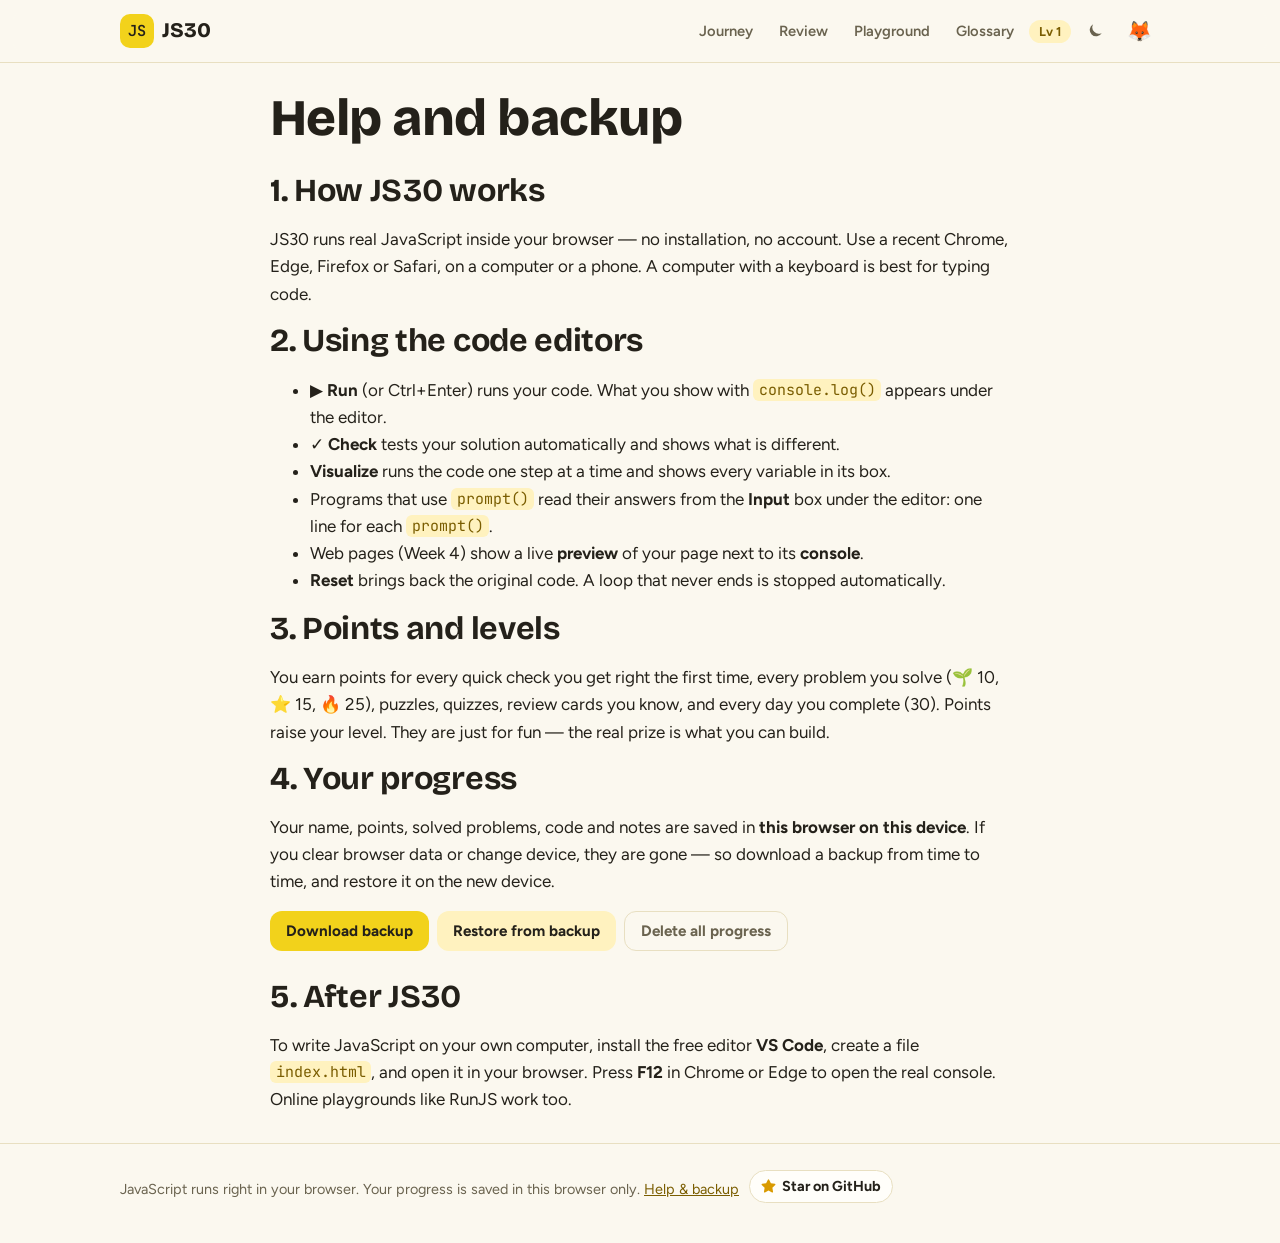
==== commit f7ef7bb1: "Fix review findings: safe preview messages, right error lines, async errors, time-based loop stop, f" ====
--- a/setup.html
+++ b/setup.html
@@ -36,7 +36,8 @@
 <h2 style="margin-top:28px">5. After JS30</h2>
 <p>To write JavaScript on your own computer, install the free editor <b>VS Code</b>, create a file <code>index.html</code>, and open it in your browser. Press <b>F12</b> in Chrome or Edge to open the real console. Online playgrounds like RunJS work too.</p>
 </main>
-<script>JS30.renderTopbar("setup");
+<script>
 document.getElementById("exp").onclick = () => { const a = document.createElement("a"); a.href = URL.createObjectURL(new Blob([JS30.exportData()], {type:"application/json"})); a.download = "js30-backup-" + JS30.today() + ".json"; document.body.appendChild(a); a.click(); a.remove(); };
 document.getElementById("imp").onchange = e => { const f = e.target.files[0]; if (!f) return; f.text().then(t => { try { JS30.importData(t); JS30.toast("Progress restored"); setTimeout(()=>location.href="index.html", 800); } catch(err) { alert("This file is not a JS30 backup."); } }); };
+try { JS30.renderTopbar("setup"); } catch (e) {}
 JS30.renderFooter();</script></body></html>
--- a/assets/css/style.css
+++ b/assets/css/style.css
@@ -335,6 +335,7 @@
 
 
 /* JS30 additions */
+@media (max-width:480px){.lv-pill{display:none}}
 .lv-pill{font:700 .8rem var(--font-body);background:var(--tint);color:var(--acc-ink);border-radius:99px;padding:4px 10px;white-space:nowrap}
 .callout.turn{background:var(--surface);border-color:var(--acc-2)}
 .callout.turn.is-ok{border-color:var(--ok)}
